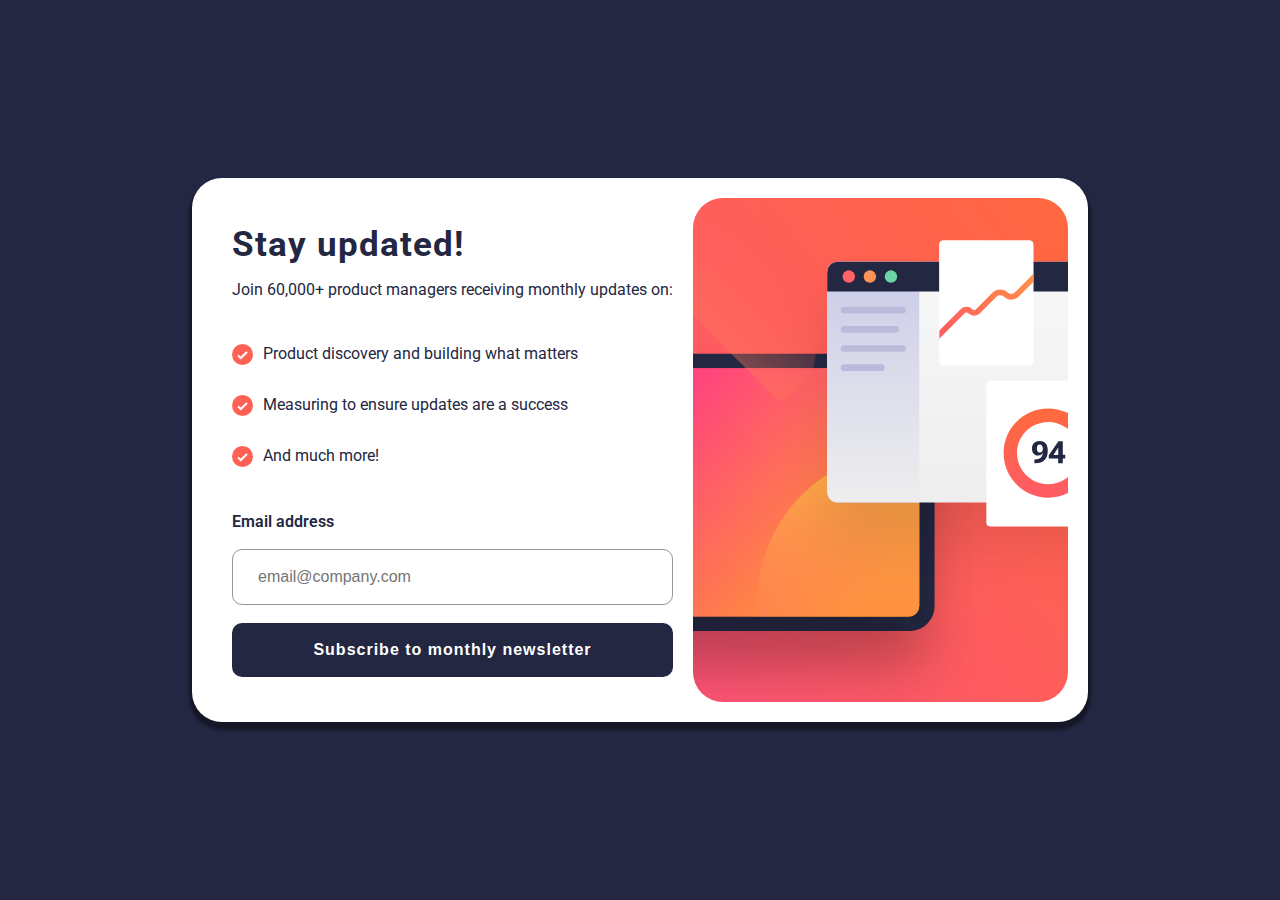
==== index.html @ b5012064 "feat: signup page" ====
<!DOCTYPE html>
<html lang="en">
  <head>
    <meta charset="UTF-8" />
    <meta name="viewport" content="width=device-width, initial-scale=1.0" />
    <!-- displays site properly based on user's device -->
    <meta name="description" content="This project is done by Joyce Fred" />

    <link
      rel="icon"
      type="image/png"
      sizes="32x32"
      href="./assets/images/favicon-32x32.png"
    />
    <link rel="stylesheet" href="styles.css" />
    <script src="index.js" type="module" defer></script>
    <title>
      Frontend Mentor | Newsletter sign-up form with success message
    </title>
  </head>
  <body id="homePage">
    <main>
      <div class="container">
        <div class="form-container">
          <div class="image-container">
            <img src="assets/images/illustration-sign-up-mobile.svg" alt="" />
          </div>
          <div class="sign-up">
            <h1>Stay updated!</h1>
            <p>Join 60,000+ product managers receiving monthly updates on:</p>
            <div class="points">
              <div class="point">
                <img src="assets/images/icon-list.svg" alt="list-icon" />
                <p>Product discovery and building what matters</p>
              </div>
              <div class="point">
                <img src="assets/images/icon-list.svg" alt="list-icon" />
                <p>Measuring to ensure updates are a success</p>
              </div>
              <div class="point">
                <img src="assets/images/icon-list.svg" alt="list-icon" />
                <p>And much more!</p>
              </div>
            </div>
            <div class="form">
              <div class="labels">
                <label for="email">Email address</label>
                <p class="error" hidden>Valid email required</p>
              </div>
              <input
                type="email"
                name="email"
                id="em"
                placeholder="email@company.com"
              />
            </div>
            <button id="submit-btn" aria-disabled="true">Subscribe to monthly newsletter</button>
            
          </div>
        </div>
      </div>
    </main>
  </body>
</html>
---- styles.css ----
@import url('https://fonts.googleapis.com/css2?family=Roboto:wght@400;700&display=swap');

:root {
  /* colors */
  --primary-color: hsl(4, 100%, 67%);
  --secondary-color: hsla(5, 63%, 75%, 0.3);
  --dark-grey: hsl(234, 29%, 20%);
  --charcoal-grey: hsl(235, 18%, 26%);
  --grey: hsl(231, 7%, 60%);
  --white: hsl(0, 0%, 100%);

  /* Font size and font weight */
  --fs: 16px;
  --fw-400: 400;
  --fw-700: 700;
}

*,
html {
  box-sizing: border-box;
  padding: 0;
  margin: 0;
}

main {
  width: 100vw;
  height: 100vh;
  font-size: var(--fs);
  font-family: 'Roboto', sans-serif;
}

.form-container{
border-radius: 30px;
background-color: var(--white);
}

.image-container img{
    width: 100%;
    object-fit: contain;
}

.sign-up{
    padding: 25px 20px;
    color: var(--dark-grey);
    font-weight: var(--fw-400);
    
}

.sign-up h1{
    margin-bottom: 15px;
    font-size: 2.2rem;
    letter-spacing: 1px;
    font-weight: var(--fw-700);
    color: var(--dark-grey);
}

.points{
    width: 80%;
    margin: 30px 0;
}

.point img{
    margin-right: 10px;
}

.point{
    display: flex;
    align-items: start;
    padding: 15px 0; 
}

input{
    display: block;
    padding: 18px 25px;
    width: 100%;
    font-size: 1em;
    margin: 18px 0;
    border-radius: 10px;
    outline: none;
    border: 1px solid var(--grey);
}

button{
    width: 100%;
    padding: 18px 10px;
    border-radius: 10px;
    outline: none;
    border: none;
    font-size: var(--fs);
    color: var(--white);
    background-color: var(--dark-grey);
    font-weight: var(--fw-700);
    letter-spacing: 1px;
}

#email-address{
    color: var(--dark-grey);
    font-weight: var(--fw-700);
    
}

.thankyou-container{
    display: flex;
    flex-direction: column;
    justify-content: space-around;
    padding: 30px;
}

.thank-you{
    width: 90%;
    height: 400px;
}

.thank-you h1{
    margin: 30px 0;
    font-size: 2.3rem;
}

.thank-you p{
    line-height: 1.5;
    letter-spacing: .4px;
}

label{
    color: var(--dark-grey);
    font-weight: 600;
}

.labels{
    display: flex;
    justify-content: space-between;
}

.error{
    color: var(--primary-color);
}

:required{
    color: var(--primary-color);
    border-color: var(--primary-color);
    background-color: var(--secondary-color);
}

.edit::placeholder{
    color: var(--primary-color);
}


@media (min-width: 600px) {
    body{
        background-color: var(--dark-grey);
    }

  main {
    display: flex;
    justify-content: center;
    align-items: center;
    border-radius: 30px;
  }

  .container{
    border-radius: 30px;
  }

  .form-container {
    display: flex;
    flex-direction: row-reverse;
    padding: 20px;
    box-shadow: 0px 5px 3px 3px rgba(0,0,0, 0.4);
  }

  .image-container img{
    width: 100%;
    height: 100%;
    object-fit: cover;
    border-radius: 30px;
}

}
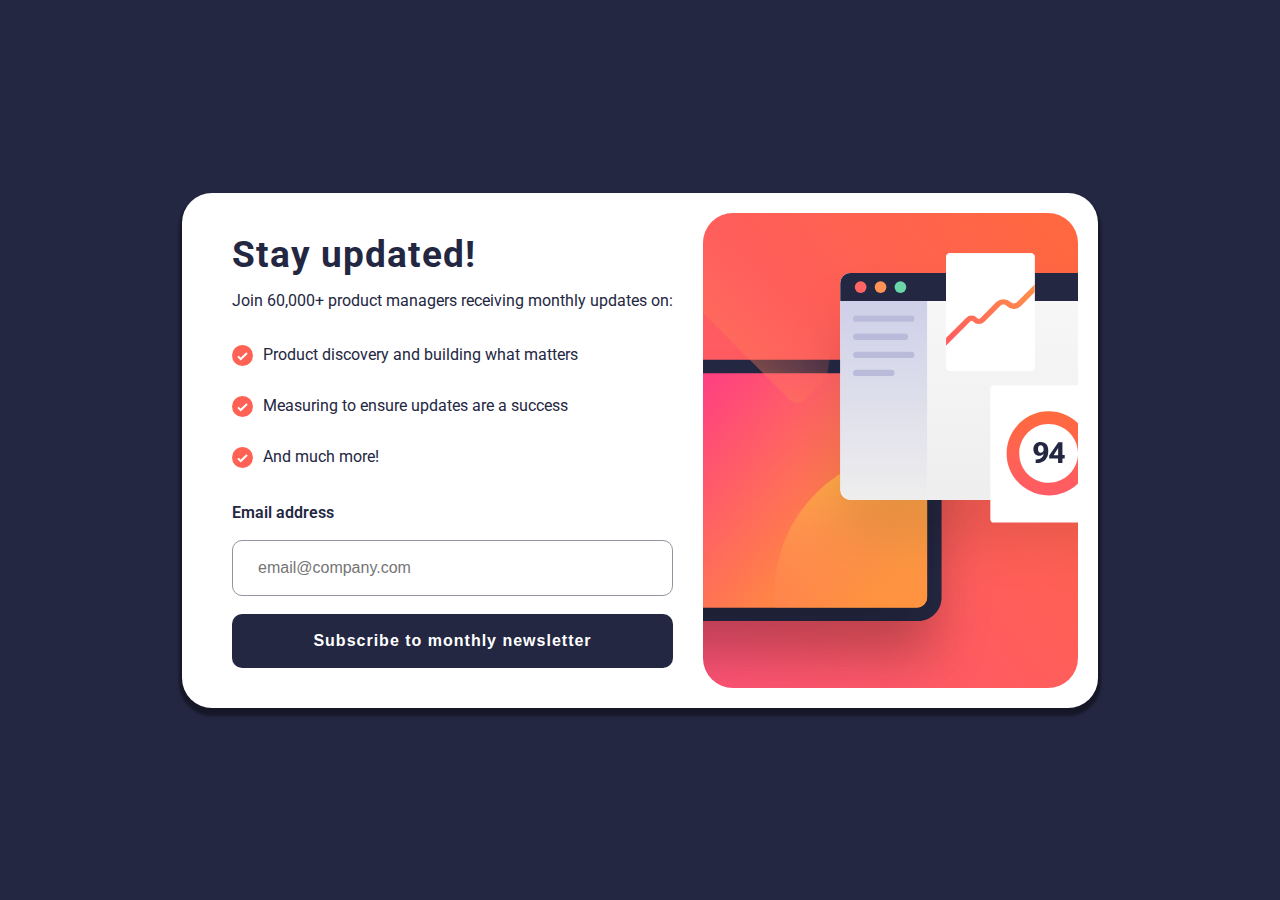
==== commit 43e0d01c: "feat: update homepage" ====
--- a/index.html
+++ b/index.html
@@ -19,7 +19,7 @@
     </title>
   </head>
   <body id="homePage">
-    <main>
+    <main class="home-main">
       <div class="container">
         <div class="form-container">
           <div class="image-container">
@@ -54,7 +54,8 @@
                 placeholder="email@company.com"
               />
             </div>
-            <button id="submit-btn" aria-disabled="true">Subscribe to monthly newsletter</button>
+            <a href="javascript:;" id="home"><button id="submit-btn" aria-disabled="true">Subscribe to monthly newsletter</button></a>
+            
             
           </div>
         </div>
--- a/styles.css
+++ b/styles.css
@@ -1,4 +1,4 @@
-@import url('https://fonts.googleapis.com/css2?family=Roboto:wght@400;700&display=swap');
+@import url("https://fonts.googleapis.com/css2?family=Roboto:wght@400;700&display=swap");
 
 :root {
   /* colors */
@@ -26,139 +26,136 @@
   width: 100vw;
   height: 100vh;
   font-size: var(--fs);
-  font-family: 'Roboto', sans-serif;
+  font-family: "Roboto", sans-serif;
 }
 
-.form-container{
-border-radius: 30px;
-background-color: var(--white);
+.form-container {
+  border-radius: 30px;
+  background-color: var(--white);
 }
 
-.image-container img{
-    width: 100%;
-    object-fit: contain;
+.image-container img {
+  width: 100%;
+  object-fit: contain;
 }
 
-.sign-up{
-    padding: 25px 20px;
-    color: var(--dark-grey);
-    font-weight: var(--fw-400);
-    
+.sign-up {
+  padding: 30px 25px;
+  color: var(--dark-grey);
+  font-weight: var(--fw-400);
 }
 
-.sign-up h1{
-    margin-bottom: 15px;
-    font-size: 2.2rem;
-    letter-spacing: 1px;
-    font-weight: var(--fw-700);
-    color: var(--dark-grey);
+.sign-up h1 {
+  margin-bottom: 15px;
+  font-size: 2.3rem;
+  letter-spacing: 1px;
+  font-weight: var(--fw-700);
+  color: var(--dark-grey);
 }
 
-.points{
-    width: 80%;
-    margin: 30px 0;
+.points {
+  width: 80%;
+  margin: 20px 0;
 }
 
-.point img{
-    margin-right: 10px;
+.point img {
+  margin-right: 10px;
 }
 
-.point{
-    display: flex;
-    align-items: start;
-    padding: 15px 0; 
+.point {
+  display: flex;
+  align-items: start;
+  padding: 15px 0;
 }
 
-input{
-    display: block;
-    padding: 18px 25px;
-    width: 100%;
-    font-size: 1em;
-    margin: 18px 0;
-    border-radius: 10px;
-    outline: none;
-    border: 1px solid var(--grey);
+input {
+  display: block;
+  padding: 18px 25px;
+  width: 100%;
+  font-size: 1em;
+  margin: 18px 0;
+  border-radius: 10px;
+  outline: none;
+  border: 1px solid var(--grey);
 }
 
-button{
-    width: 100%;
-    padding: 18px 10px;
-    border-radius: 10px;
-    outline: none;
-    border: none;
-    font-size: var(--fs);
-    color: var(--white);
-    background-color: var(--dark-grey);
-    font-weight: var(--fw-700);
-    letter-spacing: 1px;
+button {
+  width: 100%;
+  padding: 18px 10px;
+  border-radius: 10px;
+  outline: none;
+  border: none;
+  font-size: var(--fs);
+  color: var(--white);
+  background-color: var(--dark-grey);
+  font-weight: var(--fw-700);
+  letter-spacing: 1px;
 }
 
-#email-address{
-    color: var(--dark-grey);
-    font-weight: var(--fw-700);
-    
+#email-address {
+  color: var(--dark-grey);
+  font-weight: var(--fw-700);
 }
 
-.thankyou-container{
-    display: flex;
-    flex-direction: column;
-    justify-content: space-around;
-    padding: 30px;
+.thankyou-container {
+  display: flex;
+  flex-direction: column;
+  justify-content: space-around;
+  padding: 30px;
 }
 
-.thank-you{
-    width: 90%;
-    height: 400px;
+.thank-you {
+  width: 90%;
+  height: 400px;
 }
 
-.thank-you h1{
-    margin: 30px 0;
-    font-size: 2.3rem;
+.thank-you h1 {
+  margin: 30px 0;
+  font-size: 2.3rem;
 }
 
-.thank-you p{
-    line-height: 1.5;
-    letter-spacing: .4px;
+.thank-you p {
+  line-height: 1.5;
+  letter-spacing: 0.4px;
 }
 
-label{
-    color: var(--dark-grey);
-    font-weight: 600;
+label {
+  color: var(--dark-grey);
+  font-weight: 600;
 }
 
-.labels{
-    display: flex;
-    justify-content: space-between;
+.labels {
+  display: flex;
+  justify-content: space-between;
 }
 
-.error{
-    color: var(--primary-color);
+.error {
+  color: var(--primary-color);
 }
 
-:required{
-    color: var(--primary-color);
-    border-color: var(--primary-color);
-    background-color: var(--secondary-color);
+:required {
+  color: var(--primary-color);
+  border-color: var(--primary-color);
+  background-color: var(--secondary-color);
 }
 
-.edit::placeholder{
-    color: var(--primary-color);
+.edit::placeholder {
+  color: var(--primary-color);
 }
 
+@media (min-width: 600px) {
+  #homePage {
+    background-color: var(--dark-grey);
+  }
 
-@media (min-width: 600px) {
-    body{
-        background-color: var(--dark-grey);
-    }
-
-  main {
+  .home-main {
     display: flex;
     justify-content: center;
     align-items: center;
     border-radius: 30px;
   }
 
-  .container{
+  .container {
     border-radius: 30px;
   }
 
@@ -166,14 +163,27 @@
     display: flex;
     flex-direction: row-reverse;
     padding: 20px;
-    box-shadow: 0px 5px 3px 3px rgba(0,0,0, 0.4);
+    box-shadow: 0px 5px 3px 3px rgba(0, 0, 0, 0.4);
   }
 
-  .image-container img{
+  .image-container img {
     width: 100%;
     height: 100%;
     object-fit: cover;
     border-radius: 30px;
+  }
+
+  .sign-up {
+    padding: 20px 30px;
+  }
+
+  .thankyou-container {
+    display: flex;
+    justify-content: center;
+    align-items: center;
+  }
+
+  .thank-you {
+    max-width: 400px;
+  }
 }
-
-}
